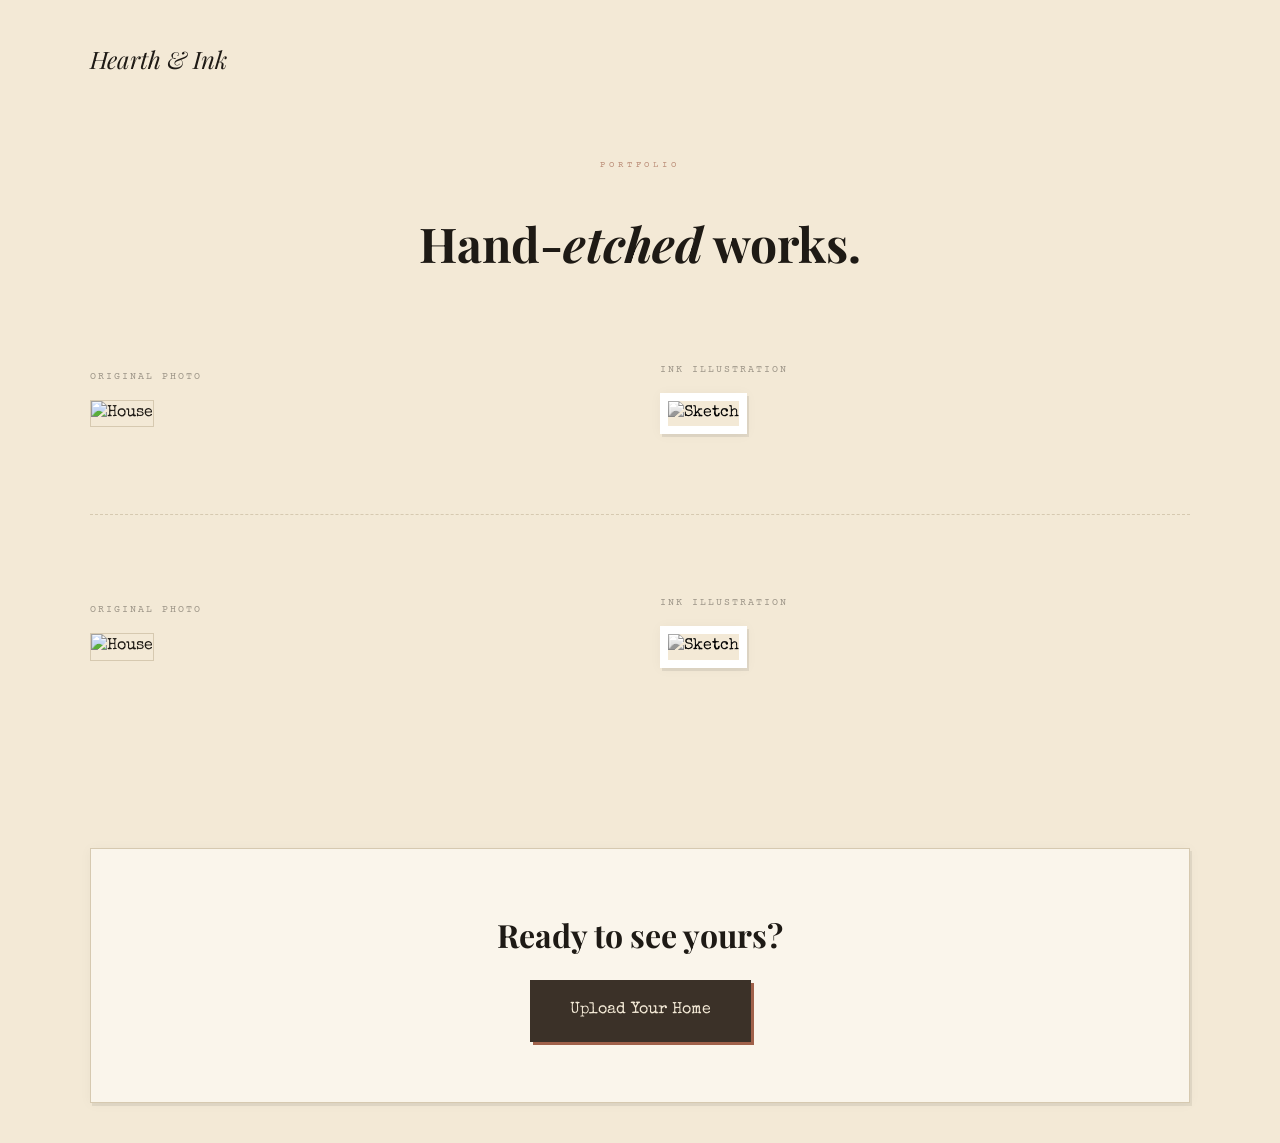
==== frontend/gallery.html @ d8c0afca "Complete frontend rebuild: Artisan Studio Aesthetic" ====
<!DOCTYPE html>
<html lang="en">
<head>
    <meta charset="UTF-8">
    <meta name="viewport" content="width=device-width, initial-scale=1.0">
    <title>Gallery | Hearth & Ink</title>
    <link rel="preconnect" href="https://fonts.googleapis.com">
    <link rel="preconnect" href="https://fonts.gstatic.com" crossorigin>
    <link href="https://fonts.googleapis.com/css2?family=Courier+Prime:ital,wght@0,400;0,700;1,400;1,700&family=Playfair+Display:ital,wght@0,400..900;1,400..900&family=Special+Elite&display=swap" rel="stylesheet">
    <style>
        :root {
            --ink: #1E1A15; --charcoal: #3B3128; --parchment: #F3E9D6; --cream: #FAF5EB; --linen: #ECE3D0; --dust: #D6C9B0; --rust: #A0614A; --slate-blue: #5A7382; --mist-blue: #8AAAB8; --shadow: 2px 3px 0 rgba(30,26,21,0.08), 0 1px 12px rgba(30,26,21,0.04);
        }
        * { margin: 0; padding: 0; box-sizing: border-box; }
        body {
            background-color: var(--parchment); color: var(--ink); font-family: 'Special Elite', cursive; line-height: 1.6; padding: 40px;
        }
        body::before {
            content: ""; position: fixed; top: 0; left: 0; width: 100%; height: 100%; pointer-events: none; z-index: 9999; opacity: 0.055; mix-blend-mode: multiply;
            background-image: url("data:image/svg+xml,%3Csvg viewBox='0 0 200 200' xmlns='http://www.w3.org/2000/svg'%3%3Ffilter id='noiseFilter'%3E%3CfeTurbulence type='fractalNoise' baseFrequency='0.65' numOctaves='3' stitchTiles='stitch'/%3E%3C/filter%3E%3Crect width='100%25' height='100%25' filter='url(%23noiseFilter)'/%3E%3C/svg%3E");
        }
        .container { max-width: 1100px; margin: 0 auto; }
        nav { padding: 0 0 80px 0; display: flex; justify-content: space-between; align-items: center; }
        .logo { font-family: 'Playfair Display', serif; font-size: 24px; font-style: italic; text-decoration: none; color: var(--ink); }
        .section-label { font-family: 'Courier Prime', monospace; font-size: 9px; text-transform: uppercase; color: var(--rust); letter-spacing: 0.42em; opacity: 0.65; display: block; margin-bottom: 2rem; text-align: center; }
        h2 { font-size: 48px; text-align: center; margin-bottom: 80px; font-family: 'Playfair Display', serif; }

        .gallery-grid { display: grid; gap: 80px; }
        .gallery-pair { display: grid; grid-template-columns: 1fr 1fr; gap: 40px; align-items: center; padding-bottom: 80px; border-bottom: 1px dashed var(--dust); }
        .gallery-pair:last-child { border-bottom: none; }
        
        .photo-label, .ink-label { font-family: 'Courier Prime', monospace; font-size: 10px; text-transform: uppercase; letter-spacing: 0.2em; opacity: 0.4; margin-bottom: 15px; display: block; }
        .img-wrap img { width: 100%; border: 1px solid var(--dust); }
        .ink-wrap img { filter: grayscale(100%) contrast(1.2); box-shadow: var(--shadow); border: 8px solid white; }

        .cta-box { margin-top: 100px; padding: 60px; background-color: var(--cream); border: 1px solid var(--dust); text-align: center; box-shadow: var(--shadow); }
        .btn { display: inline-block; padding: 18px 40px; font-family: 'Special Elite', cursive; font-size: 16px; text-decoration: none; background-color: var(--charcoal); color: var(--parchment); box-shadow: 3px 3px 0 var(--rust); transition: all 0.2s; }
        .btn:hover { transform: translate(1px, 1px); box-shadow: 1px 1px 0 var(--rust); }
    </style>
</head>
<body>
    <div class="container">
        <nav><a href="index.html" class="logo">Hearth & Ink</a></nav>
        
        <span class="section-label">PORTFOLIO</span>
        <h2>Hand-<i>etched</i> works.</h2>

        <div class="gallery-grid">
            <div class="gallery-pair">
                <div><span class="photo-label">Original Photo</span><div class="img-wrap"><img src="https://images.unsplash.com/photo-1568605114967-8130f3a36994?auto=format&fit=crop&q=80&w=600" alt="House"></div></div>
                <div><span class="ink-label">Ink Illustration</span><div class="img-wrap ink-wrap"><img src="https://images.unsplash.com/photo-1568605114967-8130f3a36994?auto=format&fit=crop&q=80&w=600" alt="Sketch"></div></div>
            </div>
            <div class="gallery-pair">
                <div><span class="photo-label">Original Photo</span><div class="img-wrap"><img src="https://images.unsplash.com/photo-1480074568708-e7b720bb3f09?auto=format&fit=crop&q=80&w=600" alt="House"></div></div>
                <div><span class="ink-label">Ink Illustration</span><div class="img-wrap ink-wrap"><img src="https://images.unsplash.com/photo-1480074568708-e7b720bb3f09?auto=format&fit=crop&q=80&w=600" alt="Sketch"></div></div>
            </div>
        </div>

        <div class="cta-box">
            <h3 style="font-family: 'Playfair Display'; font-size: 32px; margin-bottom: 20px;">Ready to see yours?</h3>
            <a href="upload.html" class="btn">Upload Your Home</a>
        </div>
    </div>
</body>
</html>
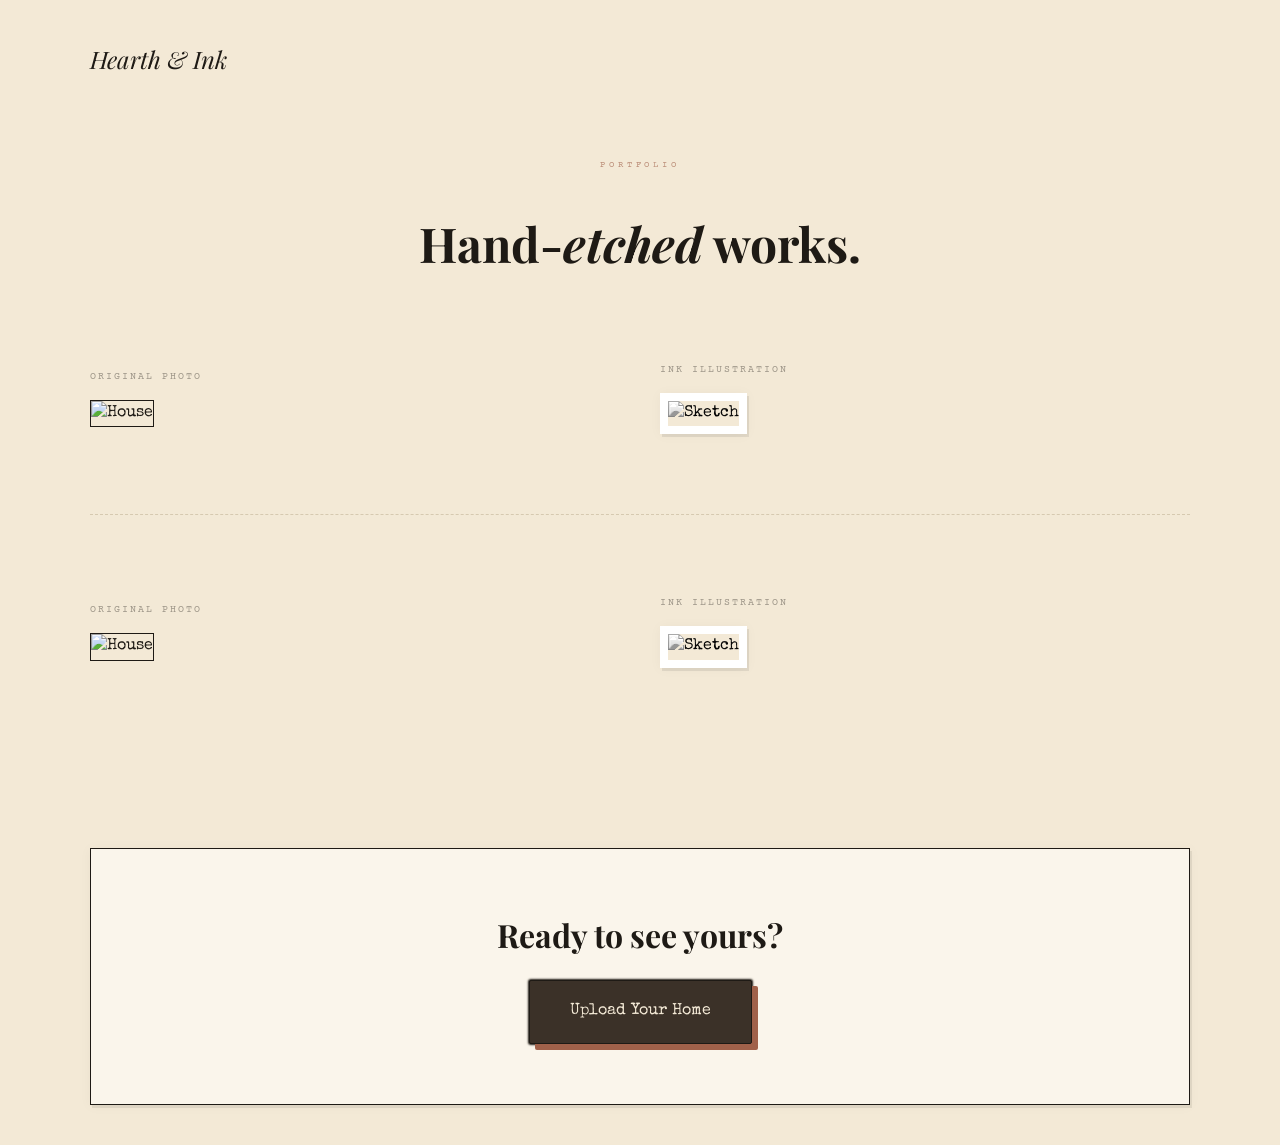
==== commit 990f0cb3: "Apply fuzzy textured button edges and full-site paper grain across all pages" ====
--- a/frontend/gallery.html
+++ b/frontend/gallery.html
@@ -10,6 +10,7 @@
     <style>
         :root {
             --ink: #1E1A15; --charcoal: #3B3128; --parchment: #F3E9D6; --cream: #FAF5EB; --linen: #ECE3D0; --dust: #D6C9B0; --rust: #A0614A; --slate-blue: #5A7382; --mist-blue: #8AAAB8; --shadow: 2px 3px 0 rgba(30,26,21,0.08), 0 1px 12px rgba(30,26,21,0.04);
+            --moss: #4A6350;
         }
         * { margin: 0; padding: 0; box-sizing: border-box; }
         body {
@@ -19,7 +20,20 @@
             content: ""; position: fixed; top: 0; left: 0; width: 100%; height: 100%; pointer-events: none; z-index: 9999; opacity: 0.055; mix-blend-mode: multiply;
             background-image: url("data:image/svg+xml,%3Csvg viewBox='0 0 200 200' xmlns='http://www.w3.org/2000/svg'%3%3Ffilter id='noiseFilter'%3E%3CfeTurbulence type='fractalNoise' baseFrequency='0.65' numOctaves='3' stitchTiles='stitch'/%3E%3C/filter%3E%3Crect width='100%25' height='100%25' filter='url(%23noiseFilter)'/%3E%3C/svg%3E");
         }
-        .container { max-width: 1100px; margin: 0 auto; }
+        .container { max-width: 1100px; margin: 0 auto; position: relative; }
+        
+        /* Full Site Texture Overlay */
+        .container::after {
+            content: "";
+            position: absolute;
+            inset: -40px;
+            opacity: 0.75;
+            pointer-events: none;
+            background-image: url('https://www.transparenttextures.com/patterns/handmade-paper.png');
+            mix-blend-mode: multiply;
+            z-index: 1000;
+        }
+
         nav { padding: 0 0 80px 0; display: flex; justify-content: space-between; align-items: center; }
         .logo { font-family: 'Playfair Display', serif; font-size: 24px; font-style: italic; text-decoration: none; color: var(--ink); }
         .section-label { font-family: 'Courier Prime', monospace; font-size: 9px; text-transform: uppercase; color: var(--rust); letter-spacing: 0.42em; opacity: 0.65; display: block; margin-bottom: 2rem; text-align: center; }
@@ -30,12 +44,28 @@
         .gallery-pair:last-child { border-bottom: none; }
         
         .photo-label, .ink-label { font-family: 'Courier Prime', monospace; font-size: 10px; text-transform: uppercase; letter-spacing: 0.2em; opacity: 0.4; margin-bottom: 15px; display: block; }
-        .img-wrap img { width: 100%; border: 1px solid var(--dust); }
+        .img-wrap img { width: 100%; border: 1px solid var(--ink); }
         .ink-wrap img { filter: grayscale(100%) contrast(1.2); box-shadow: var(--shadow); border: 8px solid white; }
 
-        .cta-box { margin-top: 100px; padding: 60px; background-color: var(--cream); border: 1px solid var(--dust); text-align: center; box-shadow: var(--shadow); }
-        .btn { display: inline-block; padding: 18px 40px; font-family: 'Special Elite', cursive; font-size: 16px; text-decoration: none; background-color: var(--charcoal); color: var(--parchment); box-shadow: 3px 3px 0 var(--rust); transition: all 0.2s; }
-        .btn:hover { transform: translate(1px, 1px); box-shadow: 1px 1px 0 var(--rust); }
+        .cta-box { margin-top: 100px; padding: 60px; background-color: var(--cream); border: 1px solid var(--ink); text-align: center; box-shadow: var(--shadow); }
+        
+        /* Buttons with Stamp Feel and Fuzzy Textured Edges */
+        .btn {
+            display: inline-block;
+            padding: 18px 40px;
+            font-family: 'Special Elite', cursive;
+            font-size: 16px;
+            text-decoration: none;
+            background-color: var(--charcoal);
+            color: var(--parchment);
+            transition: all 0.1s;
+            cursor: pointer;
+            border-radius: 2px;
+            /* Fuzzy ink-bleed / paper-grain edge effect */
+            box-shadow: 6px 6px 0 var(--rust), 0 0 2px 1px var(--ink);
+            border: 1px solid var(--ink);
+        }
+        .btn:active { transform: translate(3px, 3px); box-shadow: 2px 2px 0 var(--rust); }
     </style>
 </head>
 <body>
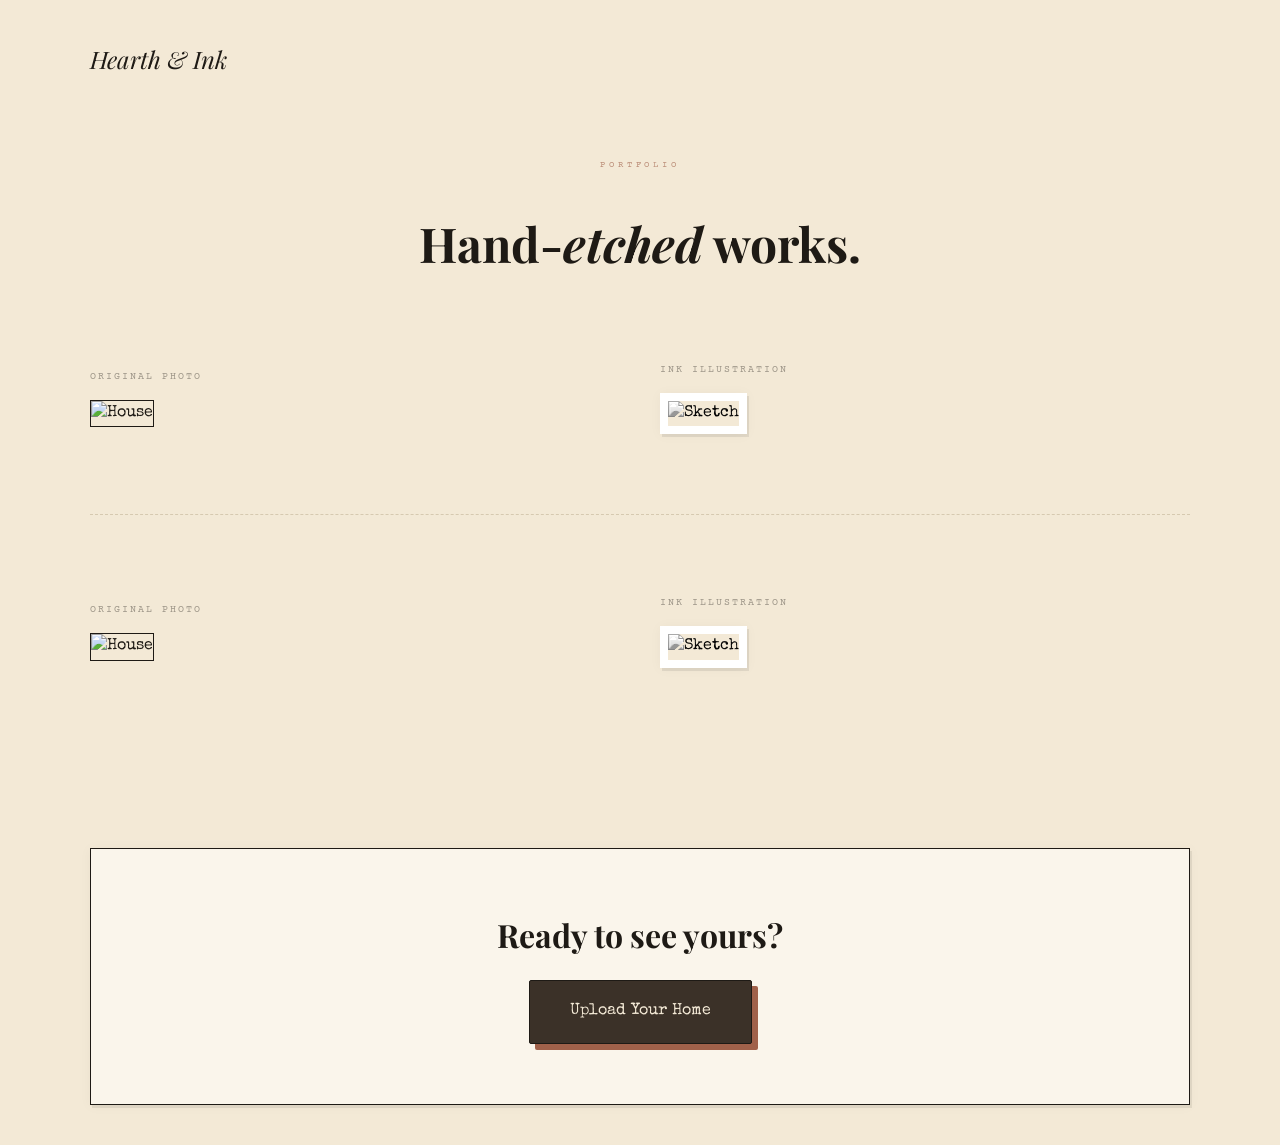
==== commit c247db34: "Remove fuzzy shadows from buttons - revert to clean hard stamp shadow" ====
--- a/frontend/gallery.html
+++ b/frontend/gallery.html
@@ -49,7 +49,7 @@
 
         .cta-box { margin-top: 100px; padding: 60px; background-color: var(--cream); border: 1px solid var(--ink); text-align: center; box-shadow: var(--shadow); }
         
-        /* Buttons with Stamp Feel and Fuzzy Textured Edges */
+        /* Buttons with Stamp Feel and Clean Textured Edges */
         .btn {
             display: inline-block;
             padding: 18px 40px;
@@ -61,8 +61,8 @@
             transition: all 0.1s;
             cursor: pointer;
             border-radius: 2px;
-            /* Fuzzy ink-bleed / paper-grain edge effect */
-            box-shadow: 6px 6px 0 var(--rust), 0 0 2px 1px var(--ink);
+            /* Simple hard shadow only, no blur */
+            box-shadow: 6px 6px 0 var(--rust);
             border: 1px solid var(--ink);
         }
         .btn:active { transform: translate(3px, 3px); box-shadow: 2px 2px 0 var(--rust); }
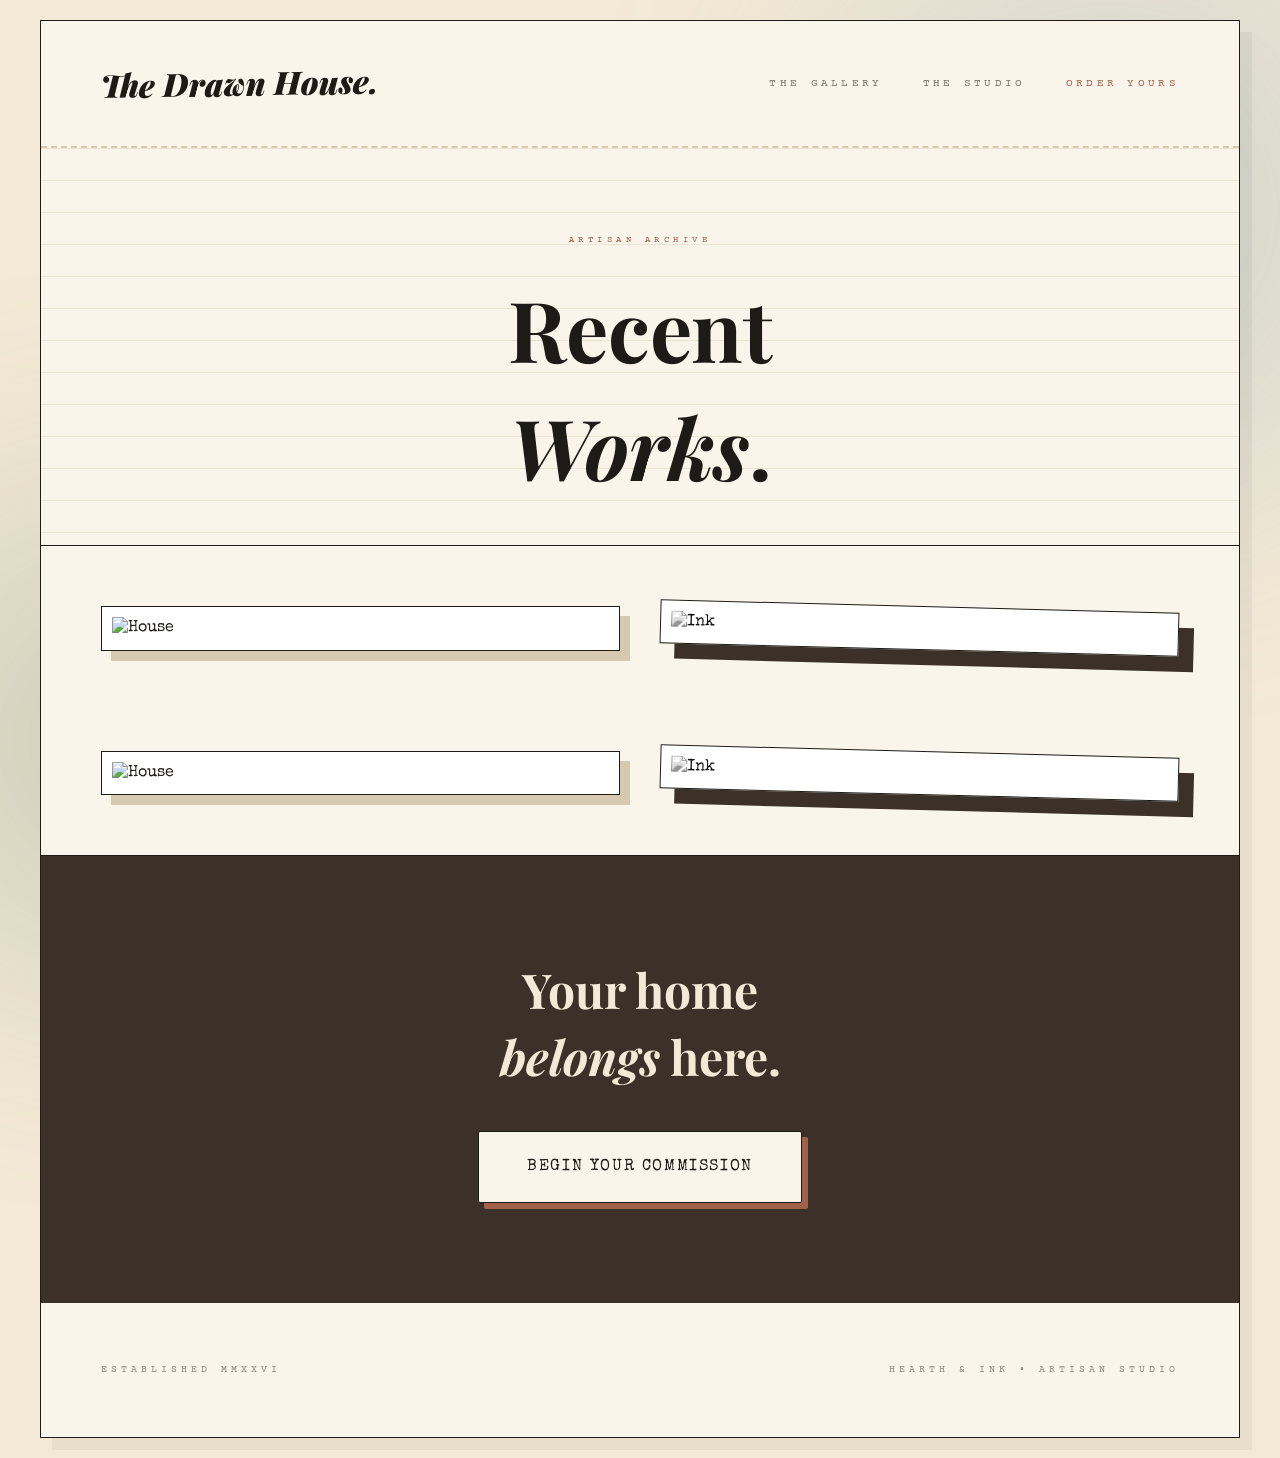
==== commit fc4cc8f8: "Sync style across all pages: Statement artisan studio" ====
--- a/frontend/gallery.html
+++ b/frontend/gallery.html
@@ -9,87 +9,216 @@
     <link href="https://fonts.googleapis.com/css2?family=Courier+Prime:ital,wght@0,400;0,700;1,400;1,700&family=Playfair+Display:ital,wght@0,400..900;1,400..900&family=Special+Elite&display=swap" rel="stylesheet">
     <style>
         :root {
-            --ink: #1E1A15; --charcoal: #3B3128; --parchment: #F3E9D6; --cream: #FAF5EB; --linen: #ECE3D0; --dust: #D6C9B0; --rust: #A0614A; --slate-blue: #5A7382; --mist-blue: #8AAAB8; --shadow: 2px 3px 0 rgba(30,26,21,0.08), 0 1px 12px rgba(30,26,21,0.04);
+            --ink: #1E1A15;
+            --charcoal: #3B3128;
+            --parchment: #F3E9D6;
+            --cream: #FAF5EB;
+            --linen: #ECE3D0;
+            --dust: #D6C9B0;
+            --rust: #A0614A;
+            --rust-light: #C9917A;
+            --rust-faint: #E8D0C7;
+            --slate-blue: #5A7382;
+            --mist-blue: #8AAAB8;
+            --fog-blue: #C8DAE2;
             --moss: #4A6350;
-        }
+            --lichen-green: #6E8C72;
+            --sage-green: #9AB89E;
+            --pale-sage: #D4E2D5;
+            
+            --border-radius: 2px;
+            --shadow-hard: 4px 4px 0px var(--ink);
+        }
+
         * { margin: 0; padding: 0; box-sizing: border-box; }
+
         body {
-            background-color: var(--parchment); color: var(--ink); font-family: 'Special Elite', cursive; line-height: 1.6; padding: 40px;
-        }
+            background-color: var(--parchment);
+            color: var(--ink);
+            font-family: 'Special Elite', cursive;
+            line-height: 1.4;
+            overflow-x: hidden;
+            padding: 20px;
+        }
+
+        /* The Non-Negotiable Grain Overlay */
         body::before {
-            content: ""; position: fixed; top: 0; left: 0; width: 100%; height: 100%; pointer-events: none; z-index: 9999; opacity: 0.055; mix-blend-mode: multiply;
+            content: "";
+            position: fixed;
+            top: 0; left: 0; width: 100%; height: 100%;
+            pointer-events: none;
+            z-index: 9999;
+            opacity: 0.055;
+            mix-blend-mode: multiply;
             background-image: url("data:image/svg+xml,%3Csvg viewBox='0 0 200 200' xmlns='http://www.w3.org/2000/svg'%3%3Ffilter id='noiseFilter'%3E%3CfeTurbulence type='fractalNoise' baseFrequency='0.65' numOctaves='3' stitchTiles='stitch'/%3E%3C/filter%3E%3Crect width='100%25' height='100%25' filter='url(%23noiseFilter)'/%3E%3C/svg%3E");
         }
-        .container { max-width: 1100px; margin: 0 auto; position: relative; }
-        
-        /* Full Site Texture Overlay */
+
+        /* Decorative Large Background "Ink Splashes" */
+        .splash {
+            position: fixed;
+            border-radius: 50%;
+            filter: blur(120px);
+            z-index: -1;
+            opacity: 0.25;
+            pointer-events: none;
+        }
+        .splash-1 { top: -10%; right: -10%; width: 600px; height: 600px; background: var(--mist-blue); }
+        .splash-2 { bottom: -10%; left: -10%; width: 500px; height: 500px; background: var(--lichen-green); }
+
+        .container {
+            max-width: 1200px;
+            margin: 0 auto;
+            border: 1px solid var(--ink);
+            background-color: var(--cream);
+            position: relative;
+            min-height: 100vh;
+            box-shadow: 12px 12px 0px rgba(30,26,21,0.05);
+        }
+
+        /* EXTREME Luxury Cotton Card Stock Texture Overlay */
         .container::after {
             content: "";
             position: absolute;
-            inset: -40px;
-            opacity: 0.75;
+            inset: 0;
+            opacity: 0.75; /* Extreme visibility for tactile stationery feel */
             pointer-events: none;
             background-image: url('https://www.transparenttextures.com/patterns/handmade-paper.png');
             mix-blend-mode: multiply;
             z-index: 1000;
         }
 
-        nav { padding: 0 0 80px 0; display: flex; justify-content: space-between; align-items: center; }
-        .logo { font-family: 'Playfair Display', serif; font-size: 24px; font-style: italic; text-decoration: none; color: var(--ink); }
-        .section-label { font-family: 'Courier Prime', monospace; font-size: 9px; text-transform: uppercase; color: var(--rust); letter-spacing: 0.42em; opacity: 0.65; display: block; margin-bottom: 2rem; text-align: center; }
-        h2 { font-size: 48px; text-align: center; margin-bottom: 80px; font-family: 'Playfair Display', serif; }
-
-        .gallery-grid { display: grid; gap: 80px; }
-        .gallery-pair { display: grid; grid-template-columns: 1fr 1fr; gap: 40px; align-items: center; padding-bottom: 80px; border-bottom: 1px dashed var(--dust); }
-        .gallery-pair:last-child { border-bottom: none; }
-        
-        .photo-label, .ink-label { font-family: 'Courier Prime', monospace; font-size: 10px; text-transform: uppercase; letter-spacing: 0.2em; opacity: 0.4; margin-bottom: 15px; display: block; }
-        .img-wrap img { width: 100%; border: 1px solid var(--ink); }
-        .ink-wrap img { filter: grayscale(100%) contrast(1.2); box-shadow: var(--shadow); border: 8px solid white; }
-
-        .cta-box { margin-top: 100px; padding: 60px; background-color: var(--cream); border: 1px solid var(--ink); text-align: center; box-shadow: var(--shadow); }
-        
-        /* Buttons with Stamp Feel and Clean Textured Edges */
+        /* Ripped Edge Header */
+        nav {
+            padding: 40px 60px;
+            display: flex;
+            justify-content: space-between;
+            align-items: center;
+            border-bottom: 2px dashed var(--dust);
+        }
+
+        .logo {
+            font-family: 'Playfair Display', serif;
+            font-size: 32px;
+            font-style: italic;
+            font-weight: 900;
+            text-decoration: none;
+            color: var(--ink);
+            transform: rotate(-1deg);
+            display: inline-block;
+        }
+
+        .nav-links {
+            display: flex; gap: 40px;
+            font-family: 'Courier Prime', monospace;
+            font-size: 11px; text-transform: uppercase; letter-spacing: 0.3em;
+        }
+        .nav-links a { text-decoration: none; color: var(--ink); opacity: 0.6; }
+
+        .gallery-header {
+            padding: 80px 60px 40px;
+            text-align: center;
+            background-image: repeating-linear-gradient(var(--linen) 0px, var(--linen) 1px, transparent 1px, transparent 32px);
+            border-bottom: 1px solid var(--ink);
+        }
+
+        .gallery-grid {
+            padding: 60px;
+            display: grid;
+            gap: 100px;
+        }
+
+        .gallery-pair {
+            display: grid;
+            grid-template-columns: 1fr 1fr;
+            gap: 40px;
+            align-items: center;
+        }
+
+        .frame-photo, .frame-ink {
+            background-color: white;
+            padding: 10px;
+            border: 1px solid var(--ink);
+            box-shadow: 10px 10px 0 var(--dust);
+        }
+
+        .frame-ink {
+            box-shadow: 15px 15px 0 var(--charcoal);
+            transform: rotate(1.5deg);
+        }
+
+        .gallery-pair img { width: 100%; display: block; }
+        .frame-ink img { filter: grayscale(100%) contrast(1.1); }
+
+        .cta-section {
+            padding: 100px 60px;
+            text-align: center;
+            border-top: 1px solid var(--ink);
+            background-color: var(--charcoal);
+            color: var(--parchment);
+        }
+
         .btn {
             display: inline-block;
-            padding: 18px 40px;
+            padding: 24px 48px;
             font-family: 'Special Elite', cursive;
             font-size: 16px;
             text-decoration: none;
-            background-color: var(--charcoal);
-            color: var(--parchment);
-            transition: all 0.1s;
+            border-radius: 2px;
+            transition: all 0.1s ease;
+            text-transform: uppercase;
+            letter-spacing: 0.1em;
             cursor: pointer;
-            border-radius: 2px;
-            /* Simple hard shadow only, no blur */
+            border: 1px solid var(--ink);
+            background-color: var(--cream);
+            color: var(--ink);
             box-shadow: 6px 6px 0 var(--rust);
-            border: 1px solid var(--ink);
         }
         .btn:active { transform: translate(3px, 3px); box-shadow: 2px 2px 0 var(--rust); }
+
+        footer { padding: 60px; display: flex; justify-content: space-between; font-family: 'Courier Prime', monospace; font-size: 10px; opacity: 0.5; letter-spacing: 0.4em; }
+
+        @media (max-width: 900px) { .gallery-pair { grid-template-columns: 1fr; } }
     </style>
 </head>
 <body>
+    <div class="splash splash-1"></div>
+    <div class="splash splash-2"></div>
+
     <div class="container">
-        <nav><a href="index.html" class="logo">Hearth & Ink</a></nav>
-        
-        <span class="section-label">PORTFOLIO</span>
-        <h2>Hand-<i>etched</i> works.</h2>
+        <nav>
+            <a href="index.html" class="logo">The Drawn House.</a>
+            <div class="nav-links">
+                <a href="gallery.html">The Gallery</a>
+                <a href="pricing.html">The Studio</a>
+                <a href="upload.html" style="color: var(--rust); opacity: 1;">Order Yours</a>
+            </div>
+        </nav>
+
+        <div class="gallery-header">
+            <span style="font-family: 'Courier Prime'; font-size: 9px; color: var(--rust); letter-spacing: 0.5em; text-transform: uppercase;">ARTISAN ARCHIVE</span>
+            <h2 style="font-family: 'Playfair Display'; font-size: 84px; margin-top: 20px;">Recent <br><i>Works</i>.</h2>
+        </div>
 
         <div class="gallery-grid">
             <div class="gallery-pair">
-                <div><span class="photo-label">Original Photo</span><div class="img-wrap"><img src="https://images.unsplash.com/photo-1568605114967-8130f3a36994?auto=format&fit=crop&q=80&w=600" alt="House"></div></div>
-                <div><span class="ink-label">Ink Illustration</span><div class="img-wrap ink-wrap"><img src="https://images.unsplash.com/photo-1568605114967-8130f3a36994?auto=format&fit=crop&q=80&w=600" alt="Sketch"></div></div>
+                <div class="frame-photo"><img src="https://images.unsplash.com/photo-1568605114967-8130f3a36994?auto=format&fit=crop&q=80&w=600" alt="House"></div>
+                <div class="frame-ink"><img src="https://images.unsplash.com/photo-1568605114967-8130f3a36994?auto=format&fit=crop&q=80&w=600" alt="Ink"></div>
             </div>
             <div class="gallery-pair">
-                <div><span class="photo-label">Original Photo</span><div class="img-wrap"><img src="https://images.unsplash.com/photo-1480074568708-e7b720bb3f09?auto=format&fit=crop&q=80&w=600" alt="House"></div></div>
-                <div><span class="ink-label">Ink Illustration</span><div class="img-wrap ink-wrap"><img src="https://images.unsplash.com/photo-1480074568708-e7b720bb3f09?auto=format&fit=crop&q=80&w=600" alt="Sketch"></div></div>
+                <div class="frame-photo"><img src="https://images.unsplash.com/photo-1480074568708-e7b720bb3f09?auto=format&fit=crop&q=80&w=600" alt="House"></div>
+                <div class="frame-ink"><img src="https://images.unsplash.com/photo-1480074568708-e7b720bb3f09?auto=format&fit=crop&q=80&w=600" alt="Ink"></div>
             </div>
         </div>
 
-        <div class="cta-box">
-            <h3 style="font-family: 'Playfair Display'; font-size: 32px; margin-bottom: 20px;">Ready to see yours?</h3>
-            <a href="upload.html" class="btn">Upload Your Home</a>
+        <div class="cta-section">
+            <h3 style="font-family: 'Playfair Display'; font-size: 48px; margin-bottom: 40px;">Your home <br><i>belongs</i> here.</h3>
+            <a href="upload.html" class="btn">Begin Your Commission</a>
         </div>
+
+        <footer>
+            <span>ESTABLISHED MMXXVI</span>
+            <span>HEARTH & INK &bull; ARTISAN STUDIO</span>
+        </footer>
     </div>
 </body>
 </html>
